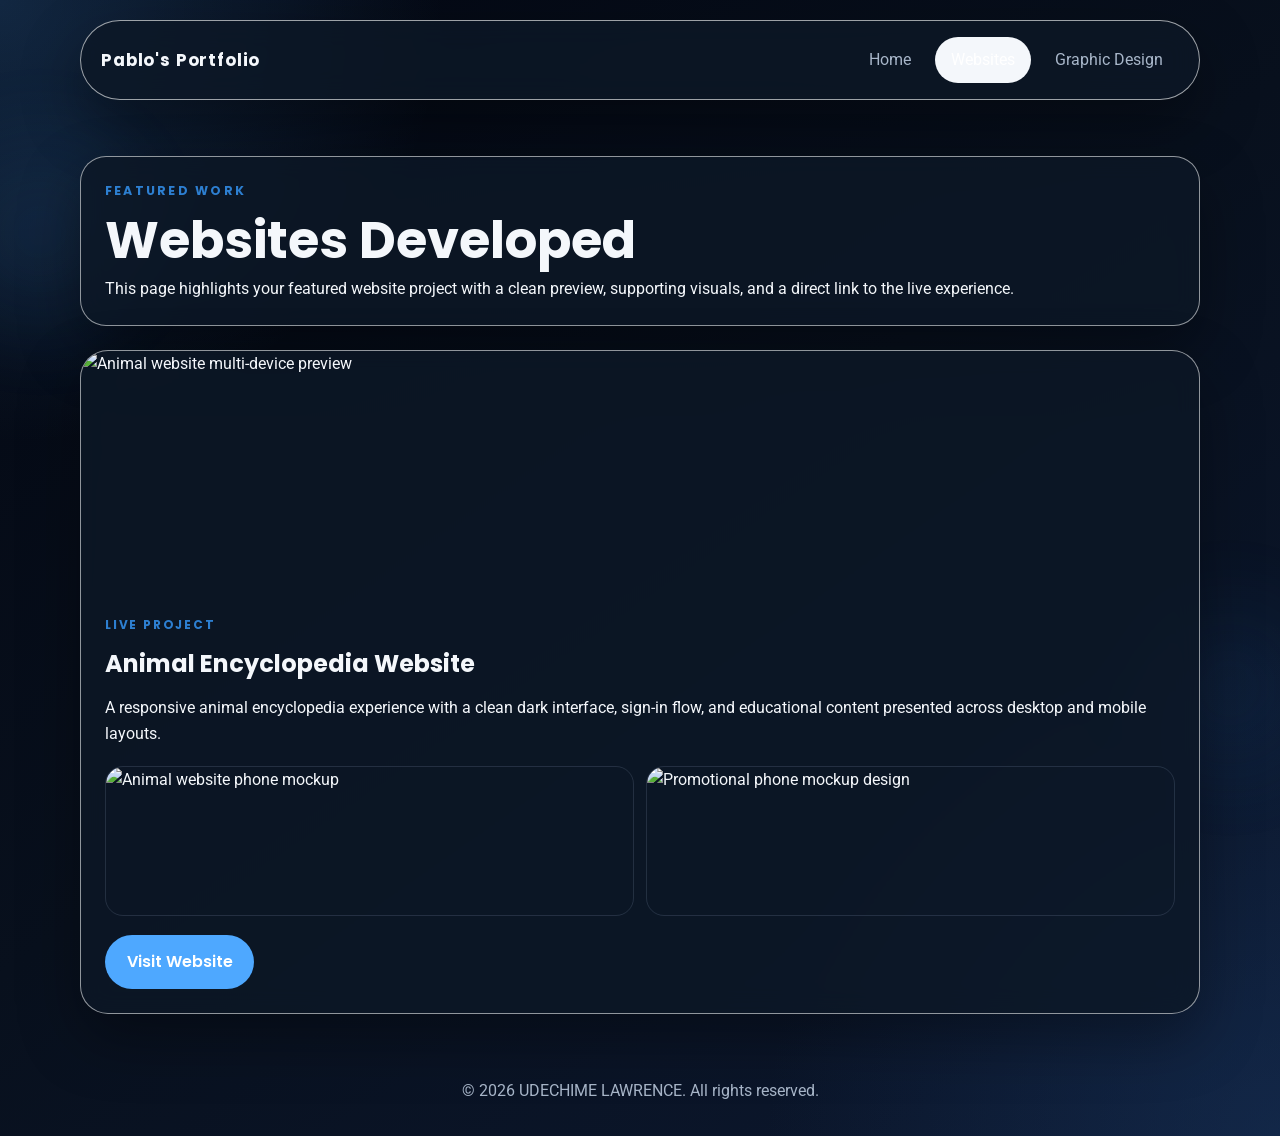
==== projects.html @ 62ffb384 "Add files via upload" ====
<!DOCTYPE html>
<html lang="en">
<head>
  <meta charset="UTF-8">
  <meta name="viewport" content="width=device-width, initial-scale=1.0">
  <title>Pablo's Portfolio | Websites</title>
  <link rel="preconnect" href="https://fonts.googleapis.com">
  <link rel="preconnect" href="https://fonts.gstatic.com" crossorigin>
  <link href="https://fonts.googleapis.com/css2?family=Poppins:wght@400;500;600;700;800&family=Roboto:wght@400;500;700&display=swap" rel="stylesheet">
  <link rel="stylesheet" href="styles.css">
</head>
<body>
  <header class="site-header">
    <nav class="navbar">
      <a class="brand" href="index.html">Pablo's Portfolio</a>
      <div class="nav-links">
        <a href="index.html">Home</a>
        <a class="active" href="projects.html">Websites</a>
        <a href="designs.html">Graphic Design</a>
      </div>
    </nav>
  </header>

  <main class="section">
    <div class="section-heading">
      <p class="eyebrow">Featured Work</p>
      <h1>Websites Developed</h1>
      <p>
        This page highlights your featured website project with a clean preview, supporting visuals,
        and a direct link to the live experience.
      </p>
    </div>

    <section class="project-grid">
      <article class="project-card">
        <div class="project-image">
          <img src="assets/designs/animal-uiux-banner.png" alt="Animal website multi-device preview">
        </div>
        <div class="project-content">
          <p class="project-tag">Live Project</p>
          <h2>Animal Encyclopedia Website</h2>
          <p>
            A responsive animal encyclopedia experience with a clean dark interface, sign-in flow,
            and educational content presented across desktop and mobile layouts.
          </p>
          <div class="project-preview-row">
            <img src="assets/designs/animal-phone-mockup.png" alt="Animal website phone mockup">
            <img src="assets/designs/season-discount-post.png" alt="Promotional phone mockup design">
          </div>
          <a class="button primary" href="https://pabloslic.github.io/Animal/" target="_blank" rel="noreferrer">Visit Website</a>
        </div>
      </article>
    </section>
  </main>

  <footer class="site-footer">
    <p>&copy; 2026 UDECHIME LAWRENCE. All rights reserved.</p>
  </footer>
</body>
</html>
---- styles.css ----
:root {
  --bg: #07111f;
  --surface: rgba(13, 24, 39, 0.82);
  --surface-strong: #101d31;
  --text: #f4f7fb;
  --muted: #a8b6c9;
  --accent: #4ea8ff;
  --accent-dark: #2d7fd1;
  --line: rgba(180, 206, 236, 0.16);
  --shadow: 0 24px 60px rgba(0, 0, 0, 0.35);
}

* {
  box-sizing: border-box;
  margin: 0;
  padding: 0;
}

body {
  position: relative;
  min-height: 100vh;
  font-family: "Roboto", sans-serif;
  color: var(--text);
  background:
    radial-gradient(circle at top left, rgba(78, 168, 255, 0.2), transparent 26%),
    radial-gradient(circle at bottom right, rgba(28, 62, 108, 0.4), transparent 30%),
    linear-gradient(145deg, #030712 0%, #08101d 48%, #0c1830 100%);
  line-height: 1.6;
  overflow-x: hidden;
}

body::before,
body::after {
  content: "";
  position: fixed;
  inset: auto;
  border-radius: 999px;
  pointer-events: none;
  filter: blur(24px);
  opacity: 0.55;
  z-index: -1;
}

body::before {
  top: 8%;
  left: -120px;
  width: 320px;
  height: 320px;
  background: radial-gradient(circle, rgba(78, 168, 255, 0.2), transparent 68%);
}

body::after {
  right: -90px;
  bottom: 8%;
  width: 280px;
  height: 280px;
  background: radial-gradient(circle, rgba(45, 127, 209, 0.18), transparent 70%);
}

a {
  color: inherit;
  text-decoration: none;
}

img {
  display: block;
  max-width: 100%;
}

.site-header,
.site-footer,
.section {
  width: min(1120px, calc(100% - 2rem));
  margin: 0 auto;
}

.site-header {
  padding: 1.25rem 0 0.5rem;
}

.navbar {
  display: flex;
  align-items: center;
  justify-content: space-between;
  gap: 1rem;
  padding: 1rem 1.25rem;
  background: var(--surface);
  border: 1px solid rgba(255, 255, 255, 0.6);
  backdrop-filter: blur(14px);
  border-radius: 999px;
  box-shadow: var(--shadow);
}

.brand {
  font-family: "Poppins", sans-serif;
  font-size: 1.05rem;
  font-weight: 700;
  letter-spacing: 0.05em;
}

.nav-links {
  display: flex;
  gap: 0.5rem;
  flex-wrap: wrap;
}

.nav-links a {
  padding: 0.65rem 1rem;
  border-radius: 999px;
  color: var(--muted);
  transition: 0.25s ease;
}

.nav-links a:hover,
.nav-links a.active {
  background: var(--text);
  color: #fff;
}

.section {
  padding: 3rem 0 4rem;
}

.hero {
  display: grid;
  grid-template-columns: 1.3fr 0.9fr;
  gap: 2rem;
  align-items: center;
  position: relative;
}

.eyebrow {
  margin-bottom: 0.9rem;
  color: var(--accent-dark);
  font-family: "Poppins", sans-serif;
  text-transform: uppercase;
  letter-spacing: 0.18em;
  font-size: 0.78rem;
  font-weight: 700;
}

h1 {
  font-family: "Poppins", sans-serif;
  font-size: clamp(2.8rem, 6vw, 5.1rem);
  line-height: 0.95;
  margin-bottom: 1rem;
}

.lead {
  font-size: 1.08rem;
  color: var(--muted);
  margin-bottom: 1rem;
}

.hero-copy p:last-of-type {
  max-width: 62ch;
}

.hero-actions {
  display: flex;
  flex-wrap: wrap;
  gap: 1rem;
  margin-top: 1.75rem;
}

.button {
  display: inline-flex;
  align-items: center;
  justify-content: center;
  padding: 0.9rem 1.35rem;
  border-radius: 999px;
  font-family: "Poppins", sans-serif;
  font-weight: 600;
  transition: background 0.2s ease;
}

.button.primary {
  background: var(--accent);
  color: #fff;
}

.button.primary:hover {
  background: var(--accent-dark);
}

.button.secondary {
  border: 1px solid var(--line);
  background: rgba(255, 255, 255, 0.06);
}

.hero-card,
.info-card,
.project-card,
.gallery-card,
.section-heading {
  background: var(--surface);
  border: 1px solid rgba(255, 255, 255, 0.55);
  box-shadow: var(--shadow);
  backdrop-filter: blur(12px);
}

.hero-card {
  position: relative;
  border-radius: 32px;
  padding: 1rem;
  overflow: hidden;
}

.hero-card::before {
  content: "";
  position: absolute;
  inset: 0;
  background:
    linear-gradient(135deg, rgba(78, 168, 255, 0.18), transparent 38%),
    radial-gradient(circle at 85% 18%, rgba(255, 255, 255, 0.08), transparent 22%);
  pointer-events: none;
}

.profile-panel {
  min-height: 100%;
  border-radius: 24px;
  padding: 2rem;
  background: linear-gradient(180deg, rgba(78, 168, 255, 0.16), rgba(12, 24, 48, 0.94));
}

.panel-label {
  display: inline-block;
  margin-bottom: 0.9rem;
  padding: 0.3rem 0.7rem;
  border-radius: 999px;
  background: rgba(255, 255, 255, 0.08);
  font-family: "Poppins", sans-serif;
  font-size: 0.82rem;
  font-weight: 700;
}

.profile-panel h2 {
  margin-bottom: 0.85rem;
  font-family: "Poppins", sans-serif;
  font-size: 1.8rem;
}

.skill-list {
  margin-top: 1.2rem;
  list-style: none;
  display: grid;
  gap: 0.7rem;
}

.skill-list li {
  padding: 0.9rem 1rem;
  border-radius: 18px;
  background: rgba(255, 255, 255, 0.06);
}

.intro-grid,
.project-grid,
.gallery-grid {
  display: grid;
  gap: 1.4rem;
}

.intro-grid {
  grid-template-columns: repeat(3, minmax(0, 1fr));
}

.info-card,
.section-heading {
  padding: 1.5rem;
  border-radius: 26px;
}

.info-card,
.project-card,
.gallery-card {
  transition: box-shadow 0.28s ease, border-color 0.28s ease;
}

.info-card:hover,
.project-card:hover,
.gallery-card:hover {
  box-shadow: 0 28px 70px rgba(0, 0, 0, 0.42);
  border-color: rgba(78, 168, 255, 0.35);
}

.info-card h3 {
  margin-bottom: 0.65rem;
  font-family: "Poppins", sans-serif;
}

.section-heading {
  margin-bottom: 1.5rem;
}

.section-heading h1 {
  font-size: clamp(2rem, 4vw, 3.4rem);
  margin-bottom: 0.7rem;
}

.contact-panel h2 {
  font-family: "Poppins", sans-serif;
  font-size: clamp(1.8rem, 3vw, 2.6rem);
  margin-bottom: 1rem;
}

.contact-list {
  display: grid;
  gap: 1rem;
  margin-top: 1.25rem;
}

.contact-item {
  display: flex;
  align-items: center;
  gap: 1rem;
  padding: 1rem 1.1rem;
  border: 1px solid var(--line);
  border-radius: 18px;
  background: rgba(255, 255, 255, 0.04);
  transition: border-color 0.2s ease, background 0.2s ease;
}

.contact-item:hover {
  border-color: rgba(78, 168, 255, 0.35);
  background: rgba(255, 255, 255, 0.07);
}

.contact-icon {
  display: inline-flex;
  align-items: center;
  justify-content: center;
  width: 3rem;
  height: 3rem;
  border-radius: 50%;
  background: rgba(78, 168, 255, 0.12);
  color: var(--accent);
  flex-shrink: 0;
}

.contact-icon svg {
  width: 1.4rem;
  height: 1.4rem;
  fill: currentColor;
}

.contact-item strong {
  display: block;
  font-family: "Poppins", sans-serif;
  margin-bottom: 0.1rem;
}

.contact-item span span {
  color: var(--muted);
  word-break: break-word;
}

.project-grid {
  grid-template-columns: minmax(0, 1fr);
}

.project-card {
  overflow: hidden;
  border-radius: 28px;
}

.project-image,
.gallery-card {
  min-height: 240px;
}

.project-image img {
  width: 100%;
  height: 100%;
  object-fit: cover;
}

.project-content {
  padding: 1.5rem;
}

.project-tag {
  margin-bottom: 0.65rem;
  color: var(--accent-dark);
  font-family: "Poppins", sans-serif;
  text-transform: uppercase;
  letter-spacing: 0.15em;
  font-size: 0.75rem;
  font-weight: 700;
}

.project-content h2 {
  margin-bottom: 0.75rem;
  font-family: "Poppins", sans-serif;
}

.project-preview-row {
  display: grid;
  grid-template-columns: repeat(2, minmax(0, 1fr));
  gap: 0.8rem;
  margin: 1.2rem 0;
}

.project-preview-row img {
  width: 100%;
  height: 150px;
  object-fit: cover;
  border-radius: 18px;
  border: 1px solid rgba(180, 206, 236, 0.14);
}

.placeholder-block {
  display: grid;
  place-items: center;
  padding: 2rem;
  border: 1px dashed rgba(180, 206, 236, 0.22);
  background:
    linear-gradient(135deg, rgba(78, 168, 255, 0.12), rgba(14, 25, 43, 0.9)),
    repeating-linear-gradient(
      45deg,
      rgba(255, 255, 255, 0.05) 0,
      rgba(255, 255, 255, 0.05) 12px,
      rgba(78, 168, 255, 0.04) 12px,
      rgba(78, 168, 255, 0.04) 24px
    );
  color: var(--muted);
  font-weight: 600;
  text-align: center;
}

.disabled-link {
  margin-top: 1rem;
  pointer-events: none;
  opacity: 0.75;
}

.gallery-grid {
  grid-template-columns: repeat(2, minmax(0, 1fr));
}

.gallery-card {
  position: relative;
  display: flex;
  align-items: flex-end;
  border-radius: 24px;
  overflow: hidden;
  cursor: pointer;
  border: none;
}

.gallery-card img {
  position: absolute;
  inset: 0;
  width: 100%;
  height: 100%;
  object-fit: cover;
}

.gallery-card::after {
  content: "";
  position: absolute;
  inset: 0;
  background: linear-gradient(180deg, transparent 35%, rgba(18, 14, 12, 0.8) 100%);
}

.gallery-caption {
  position: relative;
  z-index: 1;
  width: 100%;
  padding: 1rem;
  color: #fff;
  font-family: "Poppins", sans-serif;
  font-size: 0.95rem;
  font-weight: 600;
  text-align: left;
}

.lightbox {
  position: fixed;
  inset: 0;
  display: flex;
  align-items: center;
  justify-content: center;
  padding: 1.5rem;
  background: rgba(15, 13, 12, 0.86);
  opacity: 0;
  pointer-events: none;
  transition: opacity 0.25s ease;
}

.lightbox.open {
  opacity: 1;
  pointer-events: auto;
}

.lightbox img {
  max-width: min(960px, 100%);
  max-height: 85vh;
  border-radius: 18px;
  box-shadow: 0 20px 60px rgba(0, 0, 0, 0.35);
}

.lightbox-close {
  position: absolute;
  top: 1.2rem;
  right: 1.2rem;
  width: 3rem;
  height: 3rem;
  border: none;
  border-radius: 50%;
  font-size: 1.8rem;
  background: #fff;
  cursor: pointer;
}

.site-footer {
  padding: 0 0 2rem;
  color: var(--muted);
  text-align: center;
}

@media (max-width: 900px) {
  .hero,
  .intro-grid,
  .project-grid,
  .gallery-grid {
    grid-template-columns: 1fr;
  }

  .navbar {
    border-radius: 28px;
    flex-direction: column;
  }

  h1 {
    line-height: 1;
  }
}

@media (max-width: 640px) {
  .site-header,
  .site-footer,
  .section {
    width: min(100% - 1.2rem, 1120px);
  }

  .section {
    padding: 2rem 0 3rem;
  }

  .hero-actions,
  .nav-links {
    flex-direction: column;
  }

  .button,
  .nav-links a {
    width: 100%;
  }
}
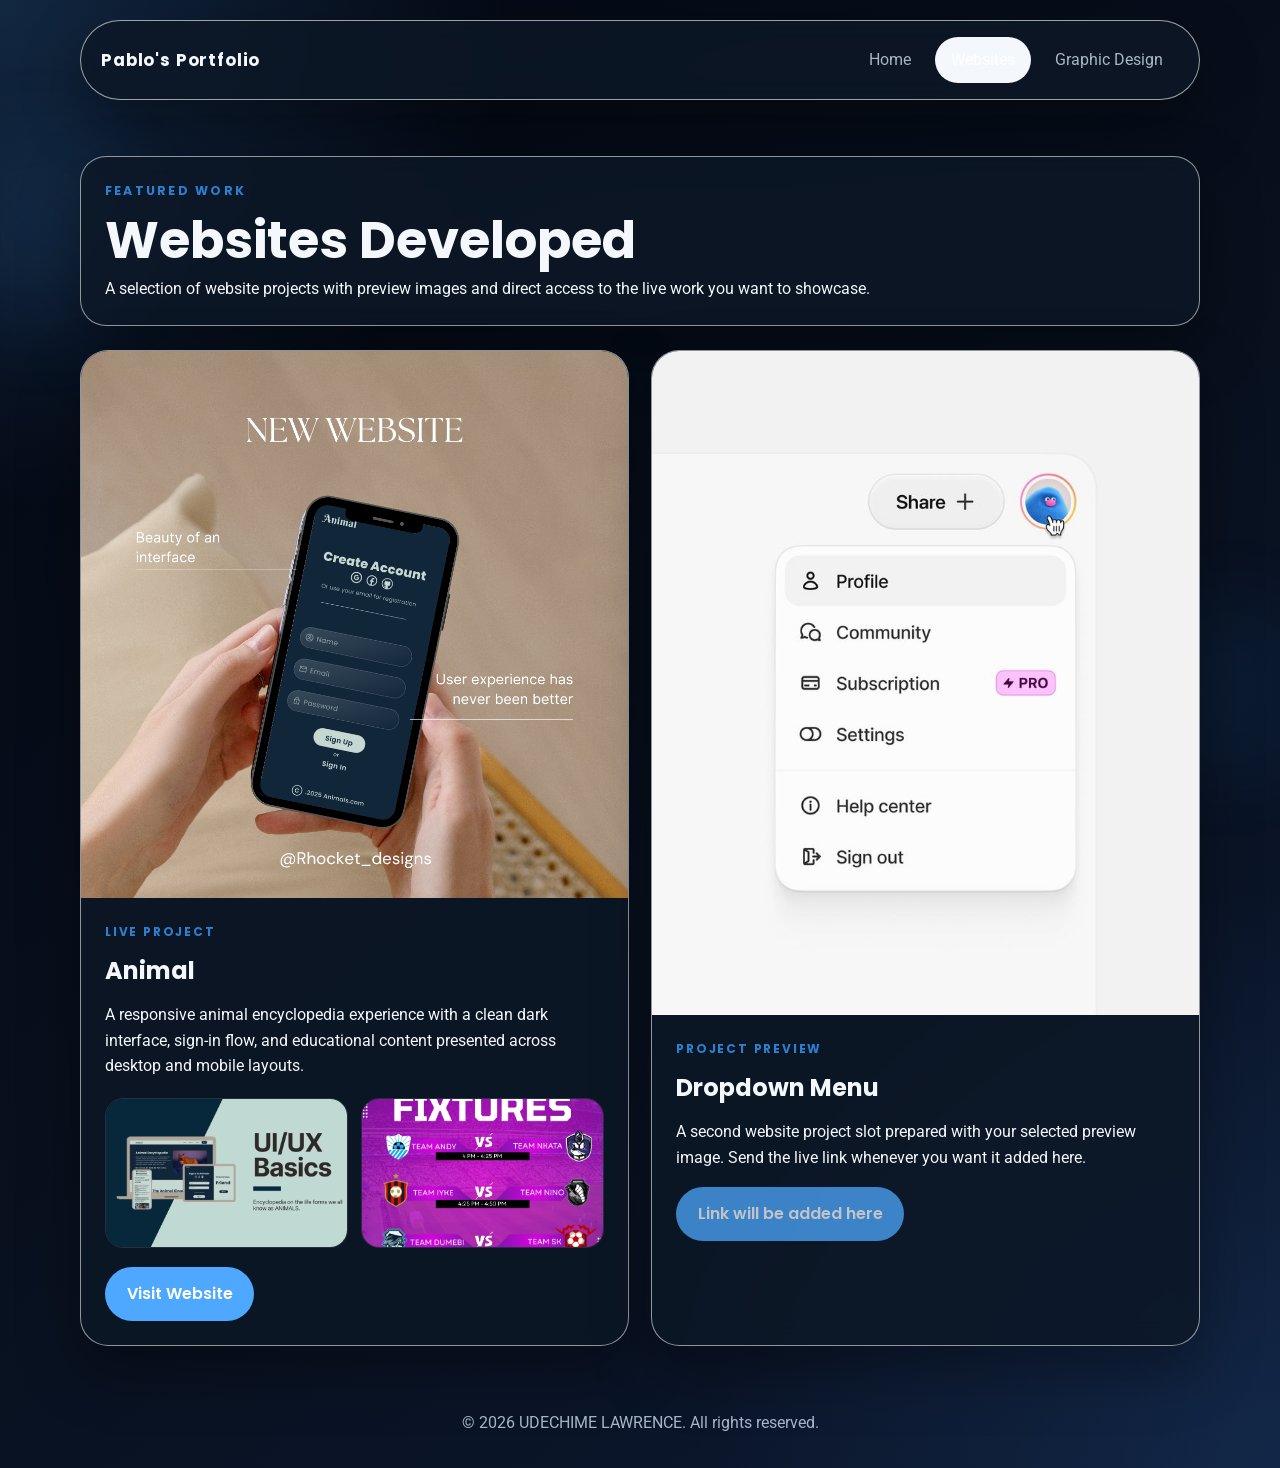
==== commit dd4010c5: "Add files via upload" ====
--- a/projects.html
+++ b/projects.html
@@ -26,28 +26,43 @@
       <p class="eyebrow">Featured Work</p>
       <h1>Websites Developed</h1>
       <p>
-        This page highlights your featured website project with a clean preview, supporting visuals,
-        and a direct link to the live experience.
+        A selection of website projects with preview images and direct access to the live work you
+        want to showcase.
       </p>
     </div>
 
     <section class="project-grid">
       <article class="project-card">
         <div class="project-image">
-          <img src="assets/designs/animal-uiux-banner.png" alt="Animal website multi-device preview">
+          <img src="images/img 1.png" alt="Animal website preview">
         </div>
         <div class="project-content">
           <p class="project-tag">Live Project</p>
-          <h2>Animal Encyclopedia Website</h2>
+          <h2>Animal</h2>
           <p>
             A responsive animal encyclopedia experience with a clean dark interface, sign-in flow,
             and educational content presented across desktop and mobile layouts.
           </p>
           <div class="project-preview-row">
-            <img src="assets/designs/animal-phone-mockup.png" alt="Animal website phone mockup">
-            <img src="assets/designs/season-discount-post.png" alt="Promotional phone mockup design">
+            <img src="images/img 5.png" alt="Animal website preview detail one">
+            <img src="images/img 7.png" alt="Animal website preview detail two">
           </div>
           <a class="button primary" href="https://pabloslic.github.io/Animal/" target="_blank" rel="noreferrer">Visit Website</a>
+        </div>
+      </article>
+
+      <article class="project-card">
+        <div class="project-image">
+          <img src="images/img 12.jpg" alt="Dropdown Menu website preview">
+        </div>
+        <div class="project-content">
+          <p class="project-tag">Project Preview</p>
+          <h2>Dropdown Menu</h2>
+          <p>
+            A second website project slot prepared with your selected preview image. Send the live
+            link whenever you want it added here.
+          </p>
+          <a class="button primary disabled-link" href="#" aria-disabled="true">Link will be added here</a>
         </div>
       </article>
     </section>
--- a/styles.css
+++ b/styles.css
@@ -355,7 +355,7 @@
 }
 
 .project-grid {
-  grid-template-columns: minmax(0, 1fr);
+  grid-template-columns: repeat(2, minmax(0, 1fr));
 }
 
 .project-card {
@@ -456,22 +456,7 @@
 }
 
 .gallery-card::after {
-  content: "";
-  position: absolute;
-  inset: 0;
-  background: linear-gradient(180deg, transparent 35%, rgba(18, 14, 12, 0.8) 100%);
-}
-
-.gallery-caption {
-  position: relative;
-  z-index: 1;
-  width: 100%;
-  padding: 1rem;
-  color: #fff;
-  font-family: "Poppins", sans-serif;
-  font-size: 0.95rem;
-  font-weight: 600;
-  text-align: left;
+  content: none;
 }
 
 .lightbox {
@@ -521,8 +506,11 @@
 @media (max-width: 900px) {
   .hero,
   .intro-grid,
-  .project-grid,
   .gallery-grid {
+    grid-template-columns: 1fr;
+  }
+
+  .project-grid {
     grid-template-columns: 1fr;
   }
 
